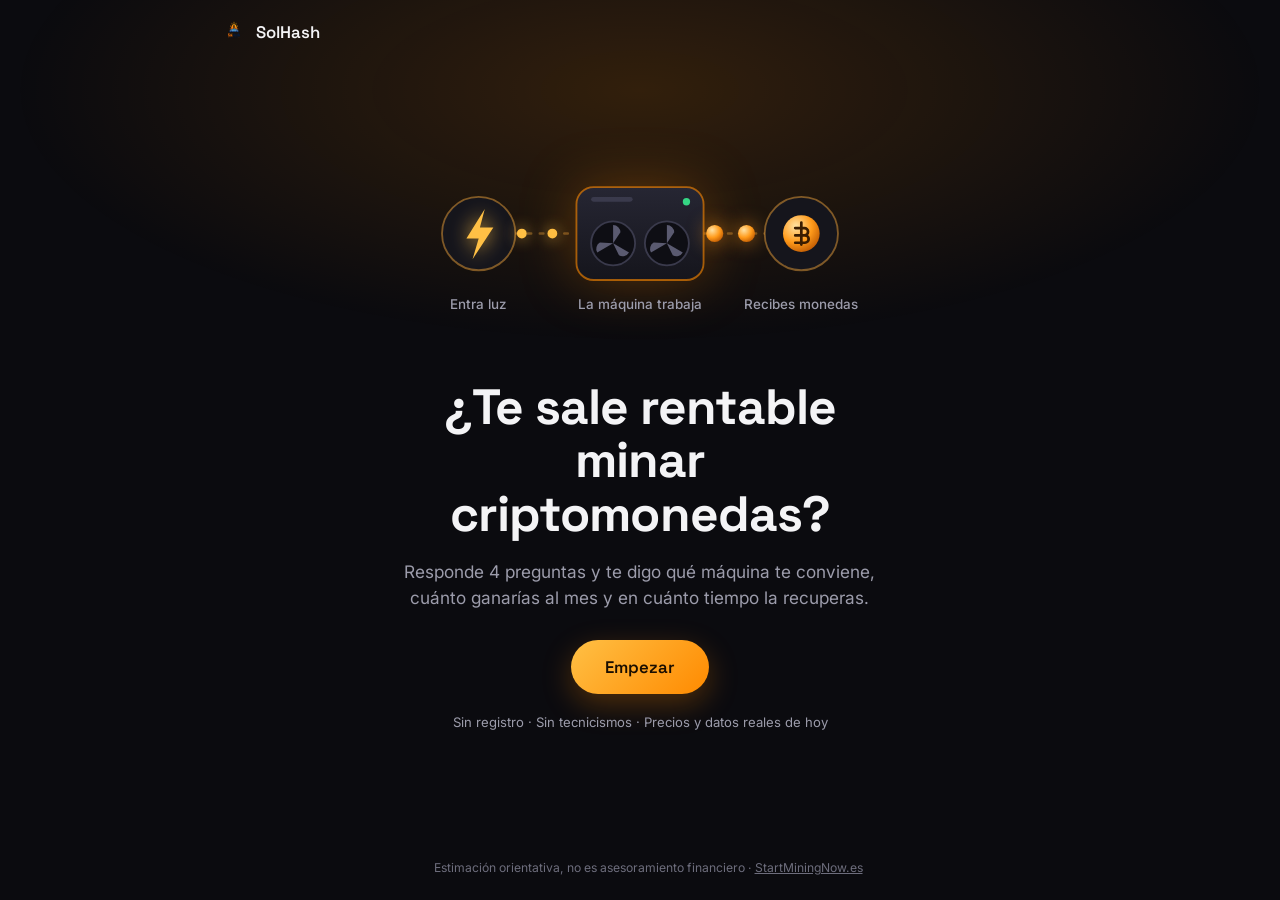
==== rapida/index.html @ 21286fd0 "Nueva SolHash Lite: la calculadora de la V2, gratis y sin licencia - Raíz: asistente completo (punto" ====
<!doctype html>
<html lang="es">
<head>
    <meta charset="utf-8">
    <meta name="viewport" content="width=device-width, initial-scale=1, viewport-fit=cover">
    <title>SolHash — ¿Te sale rentable minar?</title>
    <meta name="description" content="Responde 4 preguntas y descubre qué máquina de minería te conviene, cuánto ganarías al mes y en cuánto tiempo la recuperas.">
    <meta name="theme-color" content="#0b0b0f">
    <link rel="icon" href="../assets/logo-solhash.png">
    <link rel="preconnect" href="https://fonts.googleapis.com">
    <link rel="preconnect" href="https://fonts.gstatic.com" crossorigin>
    <link href="https://fonts.googleapis.com/css2?family=Inter:wght@400;500;600&family=Space+Grotesk:wght@500;600;700&display=swap" rel="stylesheet">
    <link rel="stylesheet" href="simple.css">
</head>
<body>
    <div class="glow" aria-hidden="true"></div>

    <header class="top">
        <a class="brand" href="./" aria-label="SolHash, inicio">
            <img src="../assets/logo-solhash.png" alt="" width="28" height="28">
            <span>SolHash</span>
        </a>
        <div class="dots" id="dots" aria-hidden="true"><i></i><i></i><i></i><i></i></div>
        <button type="button" class="back" id="back" hidden>← Atrás</button>
    </header>

    <main id="stage">

        <!-- Inicio -->
        <section class="screen is-active" data-screen="intro">
            <!-- Portada animada: entra luz → la máquina trabaja → recibes monedas -->
            <div class="scene" aria-hidden="true">
                <svg id="scene-svg" viewBox="0 0 360 190">
                    <defs>
                        <radialGradient id="coinG" cx="35%" cy="30%" r="80%">
                            <stop offset="0" stop-color="#ffe2a3"/><stop offset=".55" stop-color="#ff9a1a"/><stop offset="1" stop-color="#b85300"/>
                        </radialGradient>
                        <linearGradient id="minerG" x1="0" y1="0" x2="0" y2="1">
                            <stop offset="0" stop-color="#262633"/><stop offset="1" stop-color="#15151c"/>
                        </linearGradient>
                        <path id="p-in" d="M78 88 H128"/>
                        <path id="p-out" d="M232 88 H284"/>
                    </defs>

                    <!-- cables -->
                    <path class="wire" d="M78 88 H128"/>
                    <path class="wire" d="M232 88 H284"/>

                    <!-- luz -->
                    <g class="node">
                        <circle cx="48" cy="88" r="30"/>
                        <path class="bolt" d="M53 68 38 92h10l-5 17 17-26H49z"/>
                    </g>
                    <circle class="spark" r="4"><animateMotion dur="1.1s" repeatCount="indefinite"><mpath href="#p-in"/></animateMotion></circle>
                    <circle class="spark" r="4"><animateMotion dur="1.1s" begin="0.55s" repeatCount="indefinite"><mpath href="#p-in"/></animateMotion></circle>

                    <!-- máquina -->
                    <g class="miner">
                        <rect x="128" y="50" width="104" height="76" rx="14" fill="url(#minerG)"/>
                        <circle class="led" cx="218" cy="62" r="3"/>
                        <rect x="140" y="58" width="34" height="4" rx="2" fill="#3a3a4c"/>
                        <g class="fan" style="transform-origin:158px 96px"><circle cx="158" cy="96" r="18"/><path d="M158 96v-15a6 6 0 0 1 6 6zM158 96l13 7.5a6 6 0 0 1-8.2 2.2zM158 96l-13 7.5a6 6 0 0 1 2.2-8.2z"/></g>
                        <g class="fan" style="transform-origin:202px 96px"><circle cx="202" cy="96" r="18"/><path d="M202 96v-15a6 6 0 0 1 6 6zM202 96l13 7.5a6 6 0 0 1-8.2 2.2zM202 96l-13 7.5a6 6 0 0 1 2.2-8.2z"/></g>
                    </g>

                    <!-- monedas saliendo -->
                    <circle class="coin" r="7" fill="url(#coinG)"><animateMotion dur="1.8s" repeatCount="indefinite"><mpath href="#p-out"/></animateMotion></circle>
                    <circle class="coin" r="7" fill="url(#coinG)"><animateMotion dur="1.8s" begin="0.9s" repeatCount="indefinite"><mpath href="#p-out"/></animateMotion></circle>

                    <!-- tus monedas -->
                    <g class="node wallet" id="scene-wallet" style="transform-origin:312px 88px">
                        <circle cx="312" cy="88" r="30"/>
                        <circle cx="312" cy="88" r="15" fill="url(#coinG)"/>
                        <path d="M312 79v18M307 83.5h7.5a3 3 0 0 1 0 6H307h8a3 3 0 0 1 0 6h-8" fill="none" stroke="#3a1c00" stroke-width="2.2" stroke-linecap="round" stroke-linejoin="round"/>
                    </g>

                    <text x="48" y="150">Entra luz</text>
                    <text x="180" y="150">La máquina trabaja</text>
                    <text x="312" y="150">Recibes monedas</text>
                    <text class="plus" id="scene-plus" x="312" y="44">+1</text>
                </svg>
            </div>
            <h1>¿Te sale rentable<br>minar criptomonedas?</h1>
            <p class="lead">Responde 4 preguntas y te digo qué máquina te conviene, cuánto ganarías al mes y en cuánto tiempo la recuperas.</p>
            <button type="button" class="btn-main" data-next>Empezar</button>
            <p class="fine">Sin registro · Sin tecnicismos · Precios y datos reales de hoy</p>
        </section>

        <!-- 1. Zona -->
        <section class="screen" data-screen="zona" data-step="1">
            <p class="kicker">Pregunta 1 de 4</p>
            <h2>¿Desde dónde vas a minar?</h2>
            <p class="hint">Así te enseño los números en tu moneda.</p>
            <div class="choices">
                <button type="button" class="choice" data-set="zona" data-val="eu">
                    <span class="ico">🇪🇸</span><span><b>España o Europa</b><small>Te lo calculo en euros (€)</small></span>
                </button>
                <button type="button" class="choice" data-set="zona" data-val="latam">
                    <span class="ico">🌎</span><span><b>Latinoamérica u otro país</b><small>Te lo calculo en dólares ($)</small></span>
                </button>
            </div>
        </section>

        <!-- 2. Luz -->
        <section class="screen" data-screen="luz" data-step="2">
            <p class="kicker">Pregunta 2 de 4</p>
            <h2>¿Pagas la luz?</h2>
            <p class="hint">Es lo que más influye: una máquina de minar gasta electricidad las 24 horas.</p>
            <div class="choices">
                <button type="button" class="choice" data-set="luz" data-val="gratis">
                    <span class="ico">🎁</span><span><b>No, me sale gratis</b><small>No pago la electricidad que gastaría</small></span>
                </button>
                <button type="button" class="choice" data-set="luz" data-val="se" data-stay>
                    <span class="ico">🧾</span><span><b>Sí, y sé lo que pago</b><small>Conozco mi precio por kWh</small></span>
                </button>
                <button type="button" class="choice" data-set="luz" data-val="nose">
                    <span class="ico">🤷</span><span><b>Sí, pero no sé cuánto</b><small>Uso un precio típico y luego lo afinamos</small></span>
                </button>
            </div>
            <div class="reveal" id="precio-box" hidden>
                <label for="precio-kwh">Tu precio por kWh <small>(viene en la factura de la luz)</small></label>
                <div class="field">
                    <input type="number" id="precio-kwh" inputmode="decimal" min="0" max="2" step="0.01" placeholder="0,15">
                    <span class="unit"><span class="cur">€</span>/kWh</span>
                </div>
                <button type="button" class="btn-main" id="precio-ok">Continuar</button>
            </div>
            <label class="check"><input type="checkbox" id="solar"><span>Tengo placas solares</span></label>
        </section>

        <!-- 3. Presupuesto -->
        <section class="screen" data-screen="dinero" data-step="3">
            <p class="kicker">Pregunta 3 de 4</p>
            <h2>¿Cuánto te gustaría invertir?</h2>
            <p class="hint">Es lo que cuesta la máquina. Se paga una sola vez.</p>
            <div class="chips" id="chips"></div>
            <div class="reveal">
                <label for="otro">O escribe otra cantidad</label>
                <div class="field">
                    <input type="number" id="otro" inputmode="numeric" min="100" step="100" placeholder="3000">
                    <span class="unit cur">€</span>
                </div>
                <button type="button" class="btn-main" id="otro-ok">Continuar</button>
            </div>
        </section>

        <!-- 4. Lugar -->
        <section class="screen" data-screen="lugar" data-step="4">
            <p class="kicker">Pregunta 4 de 4</p>
            <h2>¿Dónde la pondrías?</h2>
            <p class="hint">Las máquinas grandes hacen ruido y dan calor. Según el sitio te recomiendo unas u otras.</p>
            <div class="choices">
                <button type="button" class="choice" data-set="lugar" data-val="casa">
                    <span class="ico">🏠</span><span><b>En casa</b><small>Solo máquinas silenciosas, de enchufe normal</small></span>
                </button>
                <button type="button" class="choice" data-set="lugar" data-val="garaje">
                    <span class="ico">🚪</span><span><b>Garaje, trastero o local</b><small>Un sitio donde el ruido y el calor no molesten</small></span>
                </button>
                <button type="button" class="choice" data-set="lugar" data-val="nave">
                    <span class="ico">🏭</span><span><b>Nave o instalación propia</b><small>Espacio y potencia eléctrica para varias máquinas</small></span>
                </button>
            </div>
        </section>

        <!-- Resultado -->
        <section class="screen screen-wide" data-screen="resultado">
            <div id="resultado"></div>
        </section>
    </main>

    <footer class="foot">
        <span id="net-info"></span>
        <span>Estimación orientativa, no es asesoramiento financiero · <a href="https://www.startminingnow.es" target="_blank" rel="noopener">StartMiningNow.es</a></span>
    </footer>

    <script src="../js/machines-data.js"></script>
    <script src="../js/machine-mode.js"></script>
    <script src="simple.js"></script>
</body>
</html>
---- rapida/simple.css ----
/* SolHash Simple — interfaz guiada para principiantes */
:root {
    --bg: #0b0b0f;
    --surface: #15151c;
    --surface-2: #1c1c26;
    --line: rgba(255, 255, 255, 0.09);
    --text: #f4f4f6;
    --muted: #9c9cab;
    --accent: #ff8a00;
    --accent-2: #ffc045;
    --good: #35d684;
    --bad: #ff6b6b;
    --radius: 20px;
    --display: 'Space Grotesk', 'Inter', system-ui, sans-serif;
    --body: 'Inter', system-ui, -apple-system, sans-serif;
}

* { box-sizing: border-box; }
html { -webkit-text-size-adjust: 100%; }
body {
    margin: 0;
    min-height: 100vh;
    min-height: 100dvh;
    display: flex;
    flex-direction: column;
    background: var(--bg);
    color: var(--text);
    font: 400 16px/1.55 var(--body);
    overflow-x: hidden;
}
button { font: inherit; color: inherit; cursor: pointer; }
a { color: var(--accent-2); }

.glow {
    position: fixed;
    inset: -30% -20% auto -20%;
    height: 80vh;
    background: radial-gradient(closest-side, rgba(255, 138, 0, 0.16), transparent 70%);
    pointer-events: none;
    z-index: 0;
}

/* Cabecera */
.top {
    position: relative;
    z-index: 2;
    display: grid;
    grid-template-columns: 1fr auto 1fr;
    align-items: center;
    padding: 18px 20px;
    max-width: 880px;
    width: 100%;
    margin: 0 auto;
}
.brand { display: inline-flex; align-items: center; gap: 8px; text-decoration: none; color: var(--text); font: 600 1.05rem var(--display); }
.brand img { border-radius: 7px; }
.dots { display: flex; gap: 7px; opacity: 0; transition: opacity 0.3s; }
.dots.on { opacity: 1; }
.dots i { width: 26px; height: 4px; border-radius: 4px; background: var(--line); transition: background 0.3s; }
.dots i.done { background: var(--accent); }
.back { justify-self: end; background: none; border: 0; color: var(--muted); font-size: 0.9rem; padding: 8px 4px; }
.back:hover { color: var(--text); }

/* Pantallas */
main { position: relative; z-index: 1; flex: 1; display: flex; width: 100%; }
.screen {
    display: none;
    width: 100%;
    max-width: 560px;
    margin: auto;
    padding: 12px 20px 48px;
    text-align: center;
}
.screen-wide { max-width: 820px; text-align: left; margin-top: 0; }
.screen.is-active { display: block; animation: rise 0.45s cubic-bezier(0.2, 0.7, 0.2, 1) both; }
@keyframes rise { from { opacity: 0; transform: translateY(18px); } to { opacity: 1; transform: none; } }

h1, h2, h3 { font-family: var(--display); letter-spacing: -0.02em; margin: 0; text-wrap: balance; }
h1 { font-size: clamp(2rem, 7vw, 3.1rem); line-height: 1.08; font-weight: 700; }
h2 { font-size: clamp(1.6rem, 5.5vw, 2.3rem); line-height: 1.15; font-weight: 600; }
.lead { color: var(--muted); font-size: 1.08rem; margin: 18px auto 28px; max-width: 30em; }
.kicker { color: var(--accent-2); font-size: 0.8rem; font-weight: 600; letter-spacing: 0.08em; text-transform: uppercase; margin: 0 0 10px; }
.hint { color: var(--muted); margin: 12px auto 26px; max-width: 28em; }
.fine { color: var(--muted); font-size: 0.82rem; margin-top: 18px; }

/* Portada animada */
.scene { margin: 0 auto 22px; max-width: 440px; }
.scene svg { width: 100%; height: auto; display: block; overflow: visible; }
.scene .wire { fill: none; stroke: rgba(255, 176, 64, 0.35); stroke-width: 2; stroke-dasharray: 3 7; stroke-linecap: round; animation: flow 1.2s linear infinite; }
.scene .node circle:first-child { fill: var(--surface); stroke: rgba(255, 176, 64, 0.45); stroke-width: 1.5; }
.scene .bolt { fill: var(--accent-2); filter: drop-shadow(0 0 8px rgba(255, 192, 69, 0.8)); animation: pulse 1.1s ease-in-out infinite; transform-origin: 48px 88px; }
.scene .spark { fill: var(--accent-2); filter: drop-shadow(0 0 6px rgba(255, 192, 69, 0.9)); }
.scene .miner rect:first-child { stroke: rgba(255, 138, 0, 0.6); stroke-width: 1.5; filter: drop-shadow(0 0 22px rgba(255, 138, 0, 0.28)); }
.scene .led { fill: var(--good); animation: blink 0.9s steps(2) infinite; }
.scene .fan circle { fill: #0e0e14; stroke: #3a3a4c; stroke-width: 1.5; }
.scene .fan path { fill: #5a5a70; }
.scene .fan { animation: spin 0.7s linear infinite; }
.scene .coin { filter: drop-shadow(0 0 8px rgba(255, 154, 26, 0.7)); }
.scene .wallet.hit { animation: hit 0.35s ease-out; }
.scene text { fill: var(--muted); font: 500 11px var(--body); text-anchor: middle; }
.scene .plus { fill: var(--good); font: 700 15px var(--display); opacity: 0; }
.scene .plus.show { animation: plus 0.8s ease-out; }
@keyframes spin { to { transform: rotate(360deg); } }
@keyframes flow { to { stroke-dashoffset: -20; } }
@keyframes pulse { 50% { transform: scale(1.12); } }
@keyframes blink { 50% { opacity: 0.25; } }
@keyframes hit { 40% { transform: scale(1.12); } }
@keyframes plus { 0% { opacity: 0; transform: translateY(8px); } 25% { opacity: 1; } 100% { opacity: 0; transform: translateY(-10px); } }

/* Botones */
.btn-main {
    display: inline-flex;
    align-items: center;
    justify-content: center;
    gap: 10px;
    border: 0;
    border-radius: 999px;
    padding: 16px 34px;
    min-height: 54px;
    background: linear-gradient(135deg, var(--accent-2), var(--accent));
    color: #1a0e00;
    font: 600 1.05rem var(--display);
    text-decoration: none;
    box-shadow: 0 10px 30px rgba(255, 138, 0, 0.28);
    transition: transform 0.15s, box-shadow 0.15s;
}
.btn-main:hover { transform: translateY(-2px); box-shadow: 0 14px 36px rgba(255, 138, 0, 0.38); }
.btn-main:active { transform: none; }
.btn-ghost { background: none; border: 1px solid var(--line); border-radius: 999px; padding: 14px 24px; color: var(--text); font-weight: 500; }
.btn-ghost:hover { border-color: rgba(255, 255, 255, 0.3); }
.btn-wa { background: linear-gradient(135deg, #5df08f, #25d366); color: #05240f; box-shadow: 0 10px 30px rgba(37, 211, 102, 0.25); }
.btn-wa:hover { box-shadow: 0 14px 36px rgba(37, 211, 102, 0.35); }
:focus-visible { outline: 2px solid var(--accent-2); outline-offset: 3px; }

/* Opciones */
.choices { display: grid; gap: 12px; }
.choice {
    display: flex;
    align-items: center;
    gap: 16px;
    width: 100%;
    text-align: left;
    padding: 18px 20px;
    background: var(--surface);
    border: 1px solid var(--line);
    border-radius: var(--radius);
    transition: border-color 0.15s, transform 0.15s, background 0.15s;
}
.choice:hover { border-color: rgba(255, 176, 64, 0.55); transform: translateY(-2px); }
.choice.sel { border-color: var(--accent); background: linear-gradient(135deg, rgba(255, 138, 0, 0.14), var(--surface)); }
.choice .ico { font-size: 1.7rem; line-height: 1; }
.choice b { display: block; font: 600 1.05rem var(--display); }
.choice small { color: var(--muted); font-size: 0.88rem; }

.chips { display: grid; grid-template-columns: repeat(3, 1fr); gap: 10px; }
.chip {
    padding: 18px 8px;
    background: var(--surface);
    border: 1px solid var(--line);
    border-radius: 16px;
    font: 600 1.1rem var(--display);
    transition: border-color 0.15s, transform 0.15s;
}
.chip:hover { border-color: rgba(255, 176, 64, 0.55); transform: translateY(-2px); }

.reveal { margin-top: 22px; text-align: left; }
.reveal[hidden] { display: none; }
.reveal label { display: block; font-size: 0.9rem; color: var(--muted); margin-bottom: 8px; }
.reveal label small { opacity: 0.8; }
.field { display: flex; align-items: center; background: var(--surface); border: 1px solid var(--line); border-radius: 16px; padding: 0 18px; margin-bottom: 14px; }
.field:focus-within { border-color: var(--accent); }
.field input { flex: 1; min-width: 0; background: none; border: 0; outline: 0; color: var(--text); font: 600 1.4rem var(--display); padding: 16px 0; }
.field input::placeholder { color: #55556a; }
.field .unit { color: var(--muted); font-weight: 500; }
.reveal .btn-main { width: 100%; }
.check { display: inline-flex; align-items: center; gap: 10px; margin-top: 22px; color: var(--muted); cursor: pointer; }
.check input { width: 20px; height: 20px; accent-color: var(--accent); }

/* Resultado */
.r-head { text-align: center; margin-bottom: 22px; }
.r-head h2 { margin-top: 4px; }
.card { background: var(--surface); border: 1px solid var(--line); border-radius: var(--radius); padding: 24px; margin-bottom: 16px; }
.hero-card { border-color: rgba(255, 138, 0, 0.45); background: linear-gradient(160deg, rgba(255, 138, 0, 0.13), var(--surface) 55%); }
.tag { display: inline-block; font-size: 0.72rem; font-weight: 600; letter-spacing: 0.07em; text-transform: uppercase; color: #1a0e00; background: var(--accent-2); border-radius: 999px; padding: 4px 11px; }
.tag.soft { background: var(--surface-2); color: var(--accent-2); border: 1px solid var(--line); }
.m-name { font: 600 1.35rem var(--display); margin: 12px 0 2px; }
.m-sub { color: var(--muted); font-size: 0.92rem; }
.big { font: 700 clamp(2.8rem, 11vw, 4.4rem)/1 var(--display); letter-spacing: -0.03em; margin: 22px 0 4px; color: var(--good); font-variant-numeric: tabular-nums; }
.big small { font-size: 0.38em; font-weight: 600; color: var(--muted); letter-spacing: 0; }
.big-sub { color: var(--muted); }
.eq { display: flex; flex-wrap: wrap; align-items: center; gap: 8px 14px; margin: 20px 0 4px; padding: 14px 16px; background: rgba(0, 0, 0, 0.25); border-radius: 14px; font-size: 0.95rem; }
.eq span { color: var(--muted); }
.eq b { font-family: var(--display); font-variant-numeric: tabular-nums; }
.eq .op { color: var(--muted); font-weight: 600; }
.stats { display: grid; grid-template-columns: repeat(3, 1fr); gap: 12px; margin-bottom: 16px; }
.stat { background: var(--surface); border: 1px solid var(--line); border-radius: 16px; padding: 16px; }
.stat span { display: block; color: var(--muted); font-size: 0.82rem; }
.stat b { font: 600 1.3rem var(--display); font-variant-numeric: tabular-nums; }
.card h3 { font-size: 1.05rem; margin-bottom: 4px; }
.card .sub { color: var(--muted); font-size: 0.9rem; margin: 0 0 12px; }

.chart { width: 100%; height: auto; display: block; }
.chart .area { fill: url(#chartFill); opacity: 0; animation: fadeIn 0.8s 0.9s forwards; }
.chart .line { fill: none; stroke: var(--accent); stroke-width: 3; stroke-linecap: round; stroke-linejoin: round; stroke-dasharray: var(--len); stroke-dashoffset: var(--len); animation: draw 1.4s 0.2s ease-out forwards; }
.chart .zero { stroke: rgba(255, 255, 255, 0.28); stroke-dasharray: 4 6; }
.chart text { fill: var(--muted); font: 500 12px var(--body); }
.chart .roi-dot { fill: var(--good); opacity: 0; animation: fadeIn 0.4s 1.4s forwards; }
.chart .roi-txt { fill: var(--good); font-weight: 600; opacity: 0; animation: fadeIn 0.4s 1.5s forwards; }
@keyframes draw { to { stroke-dashoffset: 0; } }
@keyframes fadeIn { to { opacity: 1; } }

.notes { list-style: none; margin: 0; padding: 0; display: grid; gap: 10px; }
.notes li { display: flex; gap: 12px; color: #d6d6de; font-size: 0.94rem; }
.notes li > span:first-child { flex: none; }

.alts { display: grid; grid-template-columns: repeat(2, 1fr); gap: 12px; margin-bottom: 16px; }
.alt { background: var(--surface); border: 1px solid var(--line); border-radius: var(--radius); padding: 18px; }
.alt .m-name { font-size: 1.05rem; margin-top: 10px; }
.alt p { margin: 8px 0 0; color: var(--muted); font-size: 0.9rem; }
.alt p b { color: var(--text); }

.cta { text-align: center; padding: 28px 22px; }
.cta p { color: var(--muted); margin: 0 0 18px; }
.cta .btn-main { width: 100%; max-width: 420px; }
.cta .btn-ghost { margin-top: 12px; }

details { border-top: 1px solid var(--line); }
details:first-of-type { border-top: 0; }
summary { cursor: pointer; padding: 14px 0; font-weight: 500; list-style: none; display: flex; justify-content: space-between; gap: 12px; }
summary::-webkit-details-marker { display: none; }
summary::after { content: '+'; color: var(--accent-2); font-size: 1.2rem; line-height: 1; }
details[open] summary::after { content: '–'; }
details p { margin: 0 0 16px; color: var(--muted); font-size: 0.94rem; }

.bad-num { color: var(--bad); }

.foot { position: relative; z-index: 1; display: flex; flex-wrap: wrap; justify-content: center; gap: 4px 16px; padding: 16px 20px 22px; color: #6d6d7c; font-size: 0.76rem; text-align: center; }
.foot a { color: inherit; }

@media (max-width: 560px) {
    .top { padding: 14px 16px; }
    .dots i { width: 18px; }
    .screen { padding: 8px 16px 40px; }
    .card { padding: 20px 18px; }
    .stats { grid-template-columns: 1fr; gap: 8px; }
    .stat { display: flex; justify-content: space-between; align-items: baseline; padding: 14px 16px; }
    .alts { grid-template-columns: 1fr; }
}

@media (prefers-reduced-motion: reduce) {
    *, *::before, *::after { animation-duration: 0.01ms !important; animation-delay: 0s !important; transition-duration: 0.01ms !important; }
}

/* Paso a la Pro */
.pro { display: flex; align-items: center; justify-content: space-between; gap: 18px; }
.pro p { margin: 4px 0 0; color: var(--muted); font-size: 0.92rem; }
.pro .btn-ghost { flex: none; text-decoration: none; white-space: nowrap; }
@media (max-width: 560px) { .pro { flex-direction: column; align-items: stretch; text-align: center; } }
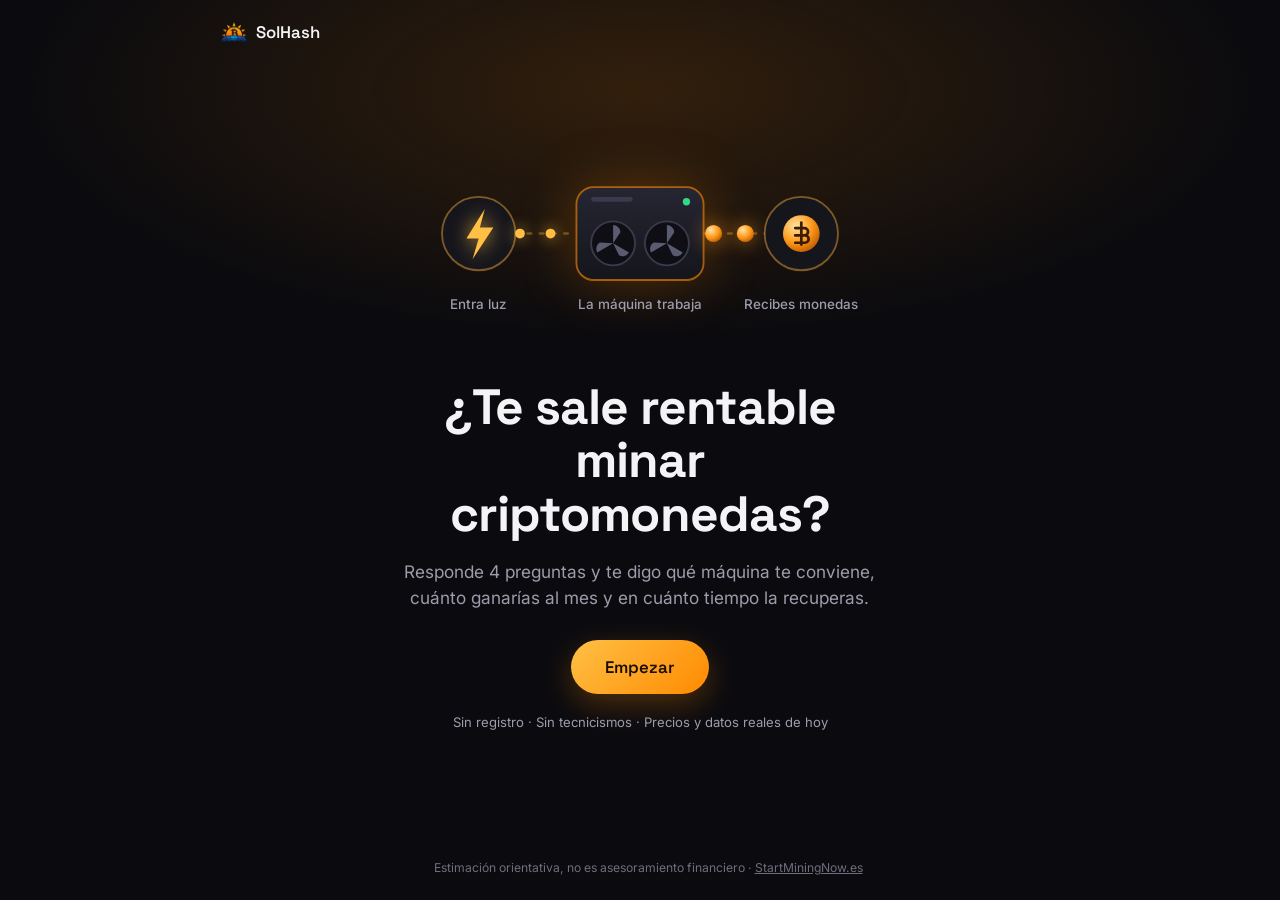
==== commit d894113a: "Resultado como informe y logo ligero - Héroe único: veredicto, reloj de 24 h y lo que genera en una " ====
--- a/rapida/index.html
+++ b/rapida/index.html
@@ -6,7 +6,8 @@
     <title>SolHash — ¿Te sale rentable minar?</title>
     <meta name="description" content="Responde 4 preguntas y descubre qué máquina de minería te conviene, cuánto ganarías al mes y en cuánto tiempo la recuperas.">
     <meta name="theme-color" content="#0b0b0f">
-    <link rel="icon" href="../assets/logo-solhash.png">
+    <link rel="icon" type="image/png" href="../assets/mark-64.png">
+    <link rel="apple-touch-icon" href="../assets/mark-180.png">
     <link rel="preconnect" href="https://fonts.googleapis.com">
     <link rel="preconnect" href="https://fonts.gstatic.com" crossorigin>
     <link href="https://fonts.googleapis.com/css2?family=Inter:wght@400;500;600&family=Space+Grotesk:wght@500;600;700&display=swap" rel="stylesheet">
@@ -17,7 +18,7 @@
 
     <header class="top">
         <a class="brand" href="./" aria-label="SolHash, inicio">
-            <img src="../assets/logo-solhash.png" alt="" width="28" height="28">
+            <img src="../assets/mark-64.png" alt="" width="28" height="28">
             <span>SolHash</span>
         </a>
         <div class="dots" id="dots" aria-hidden="true"><i></i><i></i><i></i><i></i></div>
